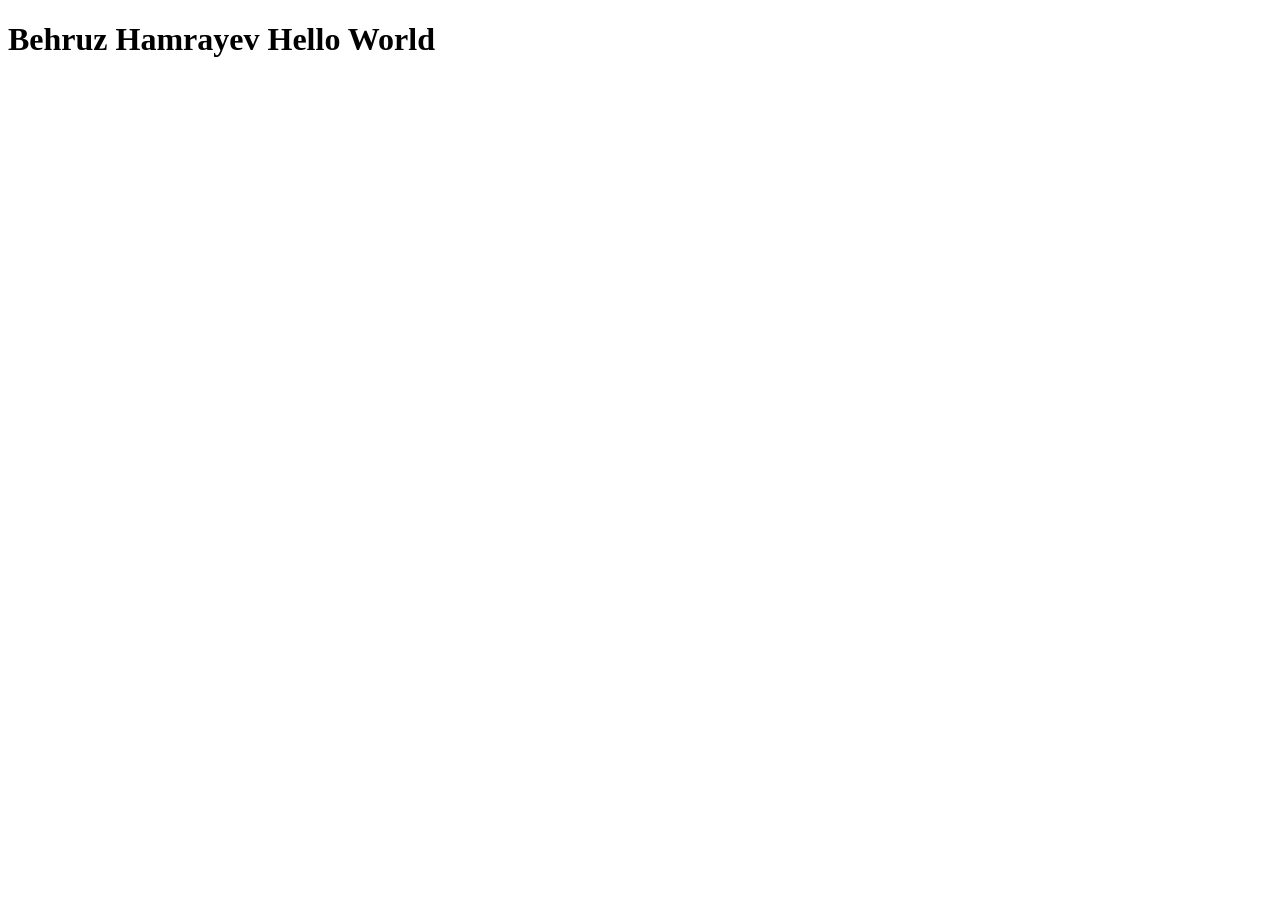
==== Behruz_Hamrayev/index.html @ 04a72799 "hamrayev add files" ====
<!DOCTYPE html>
<html lang="en">
<head>
    <meta charset="UTF-8">
    <meta name="viewport" content="width=device-width, initial-scale=1.0">
    <title>Document</title>
</head>
<body>
    
    <h1>Behruz Hamrayev Hello World </h1>
</body>
</html>
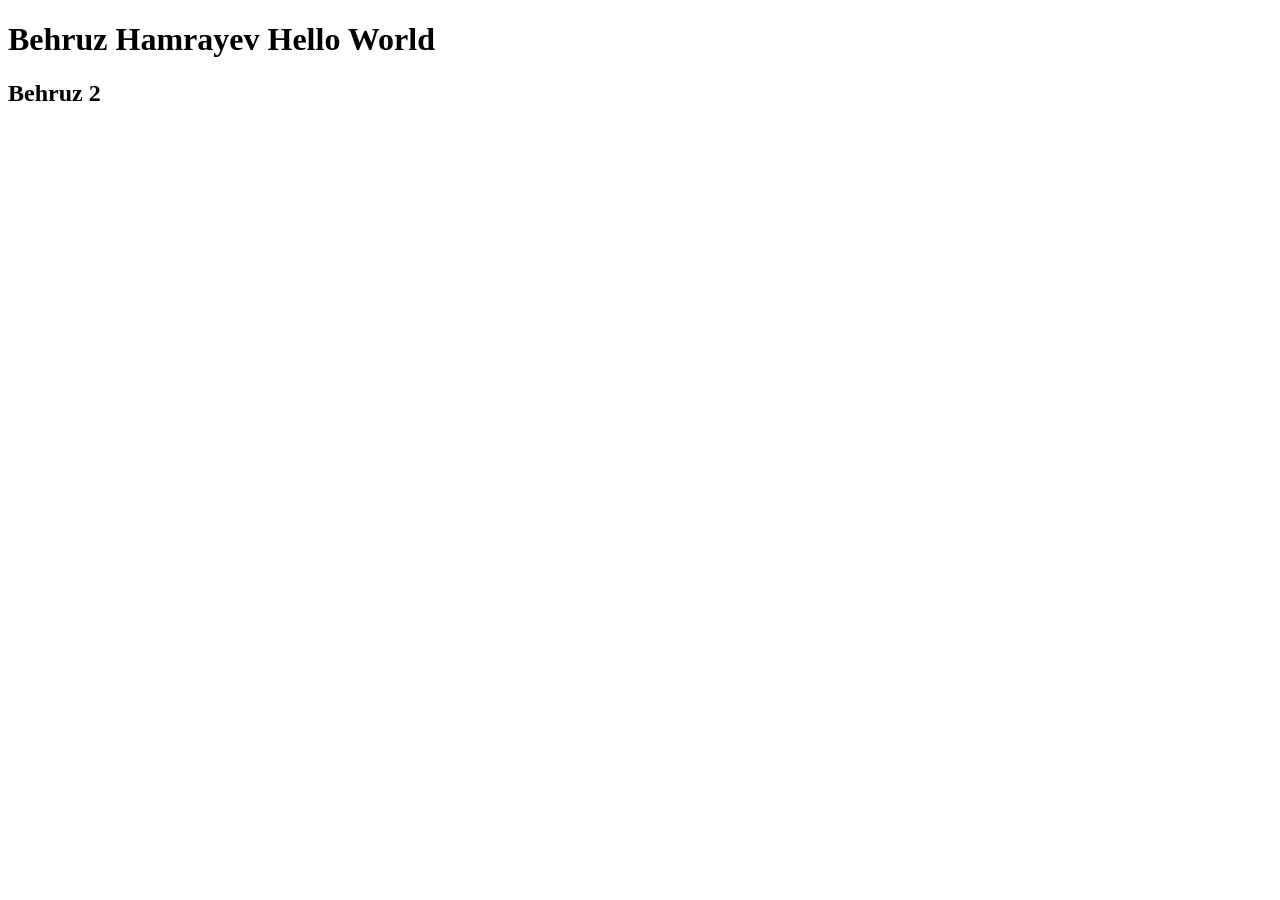
==== commit 790a5920: "i am change html js css" ====
--- a/Behruz_Hamrayev/index.html
+++ b/Behruz_Hamrayev/index.html
@@ -6,7 +6,7 @@
     <title>Document</title>
 </head>
 <body>
-    
     <h1>Behruz Hamrayev Hello World </h1>
+    <h2>Behruz 2</h2>
 </body>
 </html>
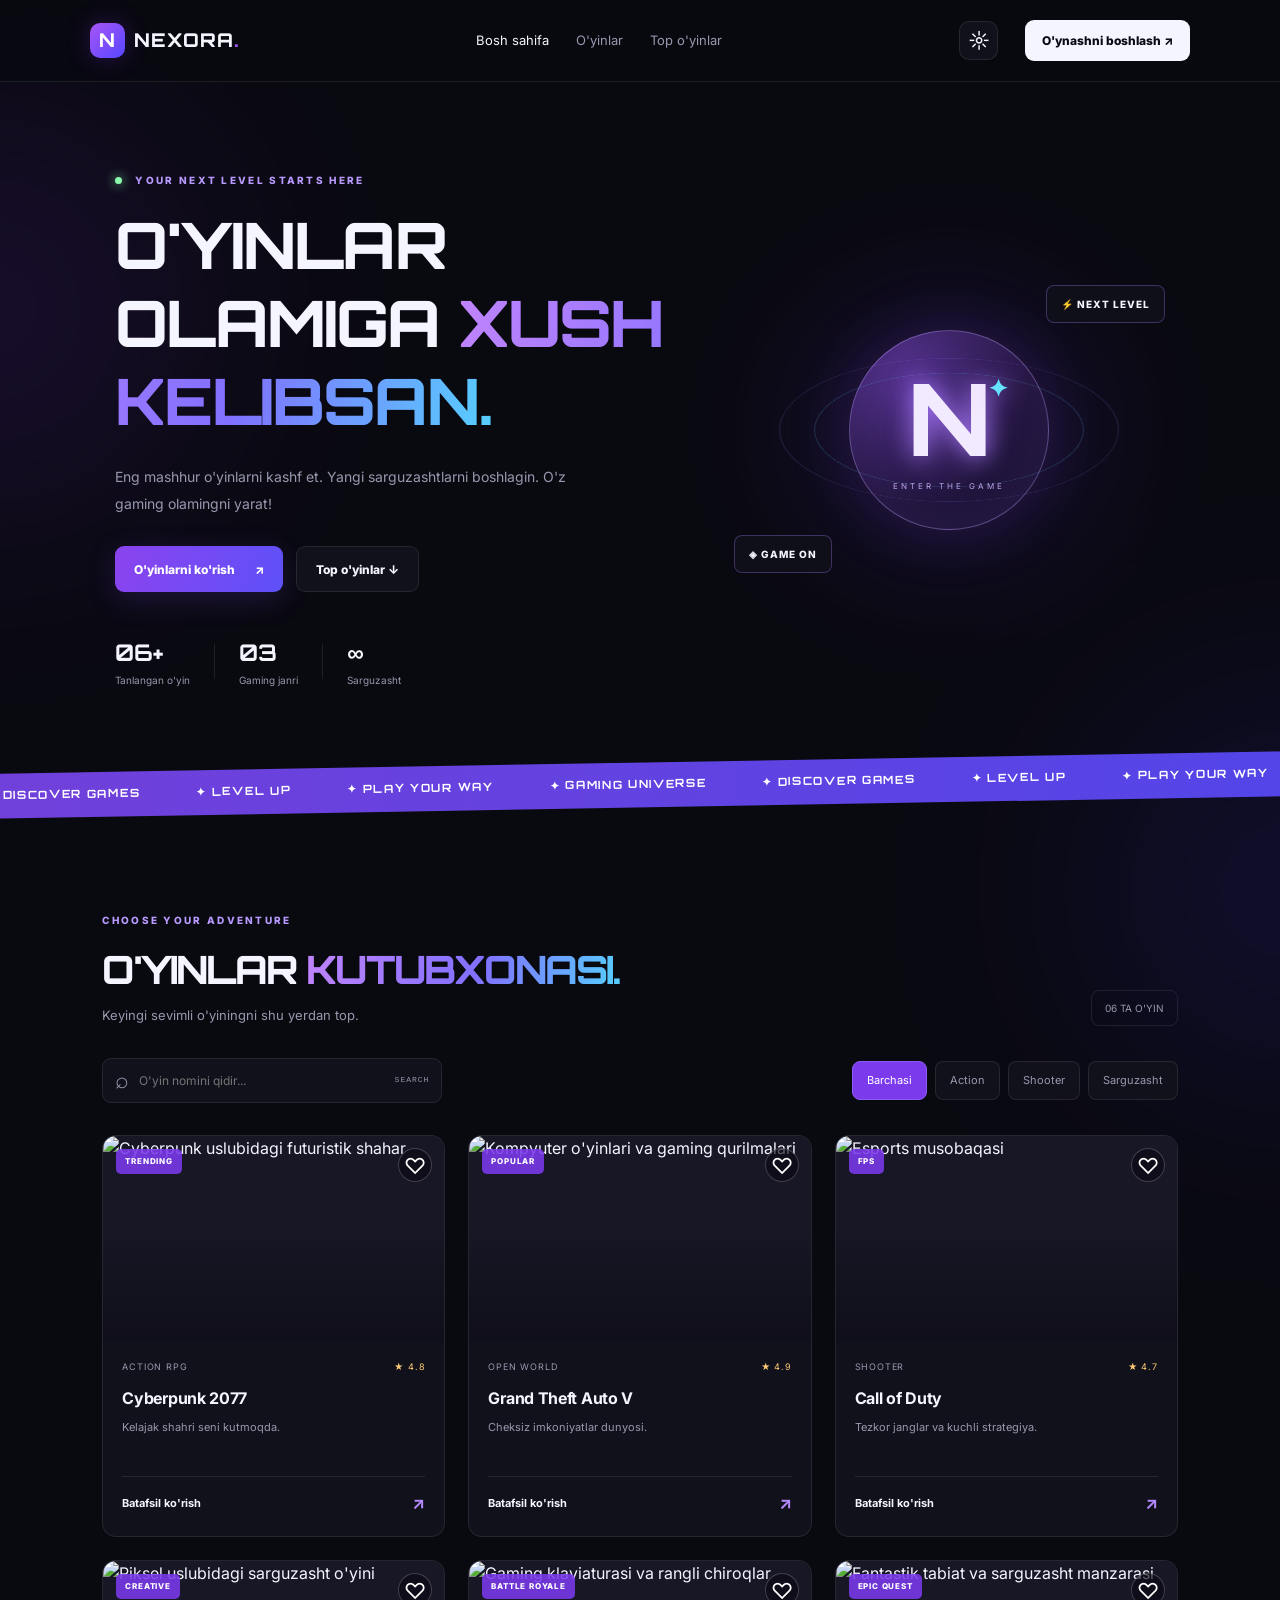
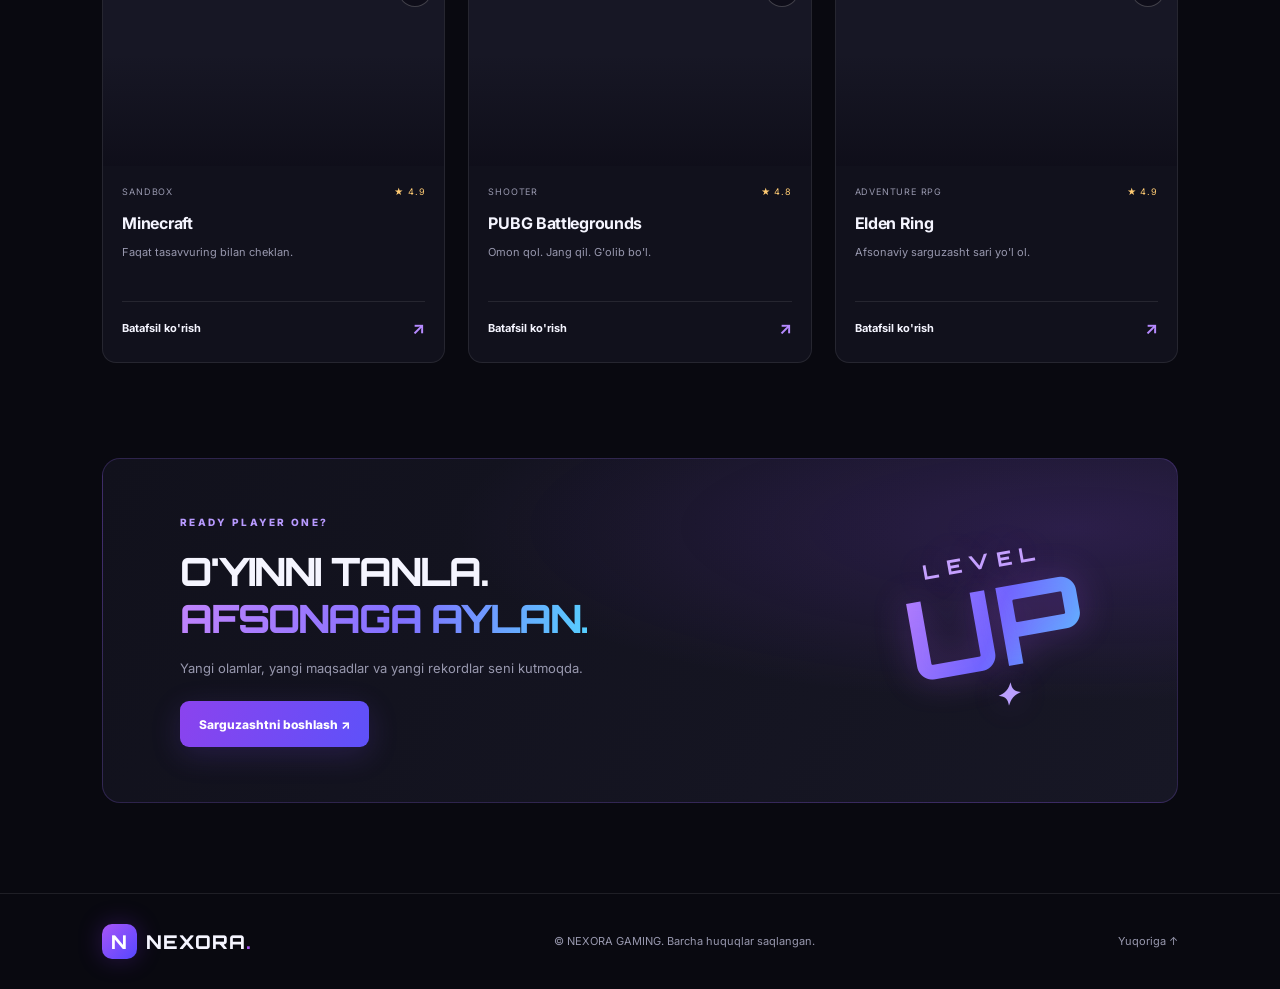
==== commit 88653ed3: "I'm building Nexoragames" ====
--- a/Behruz_Hamrayev/index.html
+++ b/Behruz_Hamrayev/index.html
@@ -1,12 +1,242 @@
 <!DOCTYPE html>
-<html lang="en">
+<html lang="uz">
+
 <head>
     <meta charset="UTF-8">
     <meta name="viewport" content="width=device-width, initial-scale=1.0">
-    <title>Document</title>
+    <meta name="theme-color" content="#090910">
+    <meta name="description"
+        content="NEXORA — eng zo'r kompyuter va mobil o'yinlar, gaming yangiliklari va top o'yinlar katalogi.">
+    <title>NEXORA — Gaming Universe</title>
+    <link rel="preconnect" href="https://fonts.googleapis.com">
+    <link rel="preconnect" href="https://fonts.gstatic.com" crossorigin>
+    <link
+        href="https://fonts.googleapis.com/css2?family=Orbitron:wght@500;600;700;800&family=Inter:wght@400;500;600;700;800&display=swap"
+        rel="stylesheet">
+    <link rel="stylesheet" href="style.css">
+    <script src="script.js" defer></script>
 </head>
+
 <body>
-    <h1>Behruz Hamrayev Hello World </h1>
-    <h2>Behruz 2</h2>
+    <div class="ambient ambient-one"></div>
+    <div class="ambient ambient-two"></div>
+
+    <header class="navbar">
+        <a href="#" class="logo"><span class="logo-icon">N</span> NEXORA<span class="logo-dot">.</span></a>
+
+        <nav class="nav-links">
+            <a href="#home" class="nav-link active">Bosh sahifa</a>
+            <a href="#games" class="nav-link">O'yinlar</a>
+            <a href="#trending" class="nav-link">Top o'yinlar</a>
+        </nav>
+
+        <div class="nav-actions">
+            <button class="icon-button" id="themeBtn" aria-label="Rang rejimini o'zgartirish">☼</button>
+            <a class="nav-cta" href="#games">O'ynashni boshlash ↗</a>
+            <button class="menu-button" id="menuBtn" aria-label="Menyuni ochish">☰</button>
+        </div>
+    </header>
+
+    <main>
+        <section class="hero" id="home">
+            <div class="hero-content">
+                <div class="eyebrow"><span class="live-dot"></span> YOUR NEXT LEVEL STARTS HERE</div>
+                <h1>O'YINLAR<br>OLAMIGA <span class="gradient-text">XUSH KELIBSAN.</span></h1>
+                <p class="hero-description">
+                    Eng mashhur o'yinlarni kashf et. Yangi sarguzashtlarni boshlagin.
+                    O'z gaming olamingni yarat!
+                </p>
+                <div class="hero-actions">
+                    <a href="#games" class="primary-button">O'yinlarni ko'rish <span>↗</span></a>
+                    <a href="#trending" class="secondary-button">Top o'yinlar ↓</a>
+                </div>
+                <div class="hero-stats">
+                    <div><strong>06+</strong><span>Tanlangan o'yin</span></div>
+                    <div class="stat-divider"></div>
+                    <div><strong>03</strong><span>Gaming janri</span></div>
+                    <div class="stat-divider"></div>
+                    <div><strong>∞</strong><span>Sarguzasht</span></div>
+                </div>
+            </div>
+
+            <div class="hero-art">
+                <div class="hero-orbit orbit-one"></div>
+                <div class="hero-orbit orbit-two"></div>
+                <div class="hero-core">
+                    <div class="core-symbol">N<span>✦</span></div>
+                    <span class="core-caption">ENTER THE GAME</span>
+                </div>
+                <div class="floating-tag tag-top">⚡ NEXT LEVEL</div>
+                <div class="floating-tag tag-bottom">◈ GAME ON</div>
+            </div>
+        </section>
+
+        <section class="ticker" aria-label="Gaming yangiliklari">
+            <div class="ticker-track">
+                <span>✦ DISCOVER GAMES</span><span>✦ LEVEL UP</span>
+                <span>✦ PLAY YOUR WAY</span><span>✦ GAMING UNIVERSE</span>
+                <span>✦ DISCOVER GAMES</span><span>✦ LEVEL UP</span>
+                <span>✦ PLAY YOUR WAY</span><span>✦ GAMING UNIVERSE</span>
+            </div>
+        </section>
+
+        <section class="games-section" id="games">
+            <div class="section-heading">
+                <div>
+                    <div class="eyebrow">CHOOSE YOUR ADVENTURE</div>
+                    <h2>O'YINLAR <span class="gradient-text">KUTUBXONASI.</span></h2>
+                    <p class="muted">Keyingi sevimli o'yiningni shu yerdan top.</p>
+                </div>
+                <span class="game-counter" id="gameCount">06 TA O'YIN</span>
+            </div>
+
+            <div class="toolbar">
+                <label class="search-box">
+                    <span>⌕</span>
+                    <input type="search" id="searchInput" placeholder="O'yin nomini qidir..."
+                        aria-label="O'yinlarni qidirish">
+                    <kbd>SEARCH</kbd>
+                </label>
+                <div class="filters" id="filters">
+                    <button class="filter-btn active" data-filter="all">Barchasi</button>
+                    <button class="filter-btn" data-filter="action">Action</button>
+                    <button class="filter-btn" data-filter="shooter">Shooter</button>
+                    <button class="filter-btn" data-filter="adventure">Sarguzasht</button>
+                </div>
+            </div>
+
+            <div class="games-grid" id="gamesGrid">
+                <article class="game-card" data-name="Cyberpunk 2077" data-category="action" data-rating="4.8"
+                    data-description="Kelajakdagi Night City shahrida o'z yo'lingni tanla.">
+                    <div class="game-image">
+                        <img src="https://images.unsplash.com/photo-1605899435973-ca2d1a8861cf?auto=format&fit=crop&w=800&q=85"
+                            alt="Cyberpunk uslubidagi futuristik shahar" loading="lazy">
+                        <span class="game-badge">TRENDING</span>
+                        <button class="favorite-btn" aria-label="Sevimlilarga qo'shish" aria-pressed="false">♡</button>
+                    </div>
+                    <div class="game-info">
+                        <div class="game-meta"><span>ACTION RPG</span><span>★ 4.8</span></div>
+                        <h3>Cyberpunk 2077</h3>
+                        <p>Kelajak shahri seni kutmoqda.</p>
+                        <button class="game-link" data-game="Cyberpunk 2077">Batafsil ko'rish <span>↗</span></button>
+                    </div>
+                </article>
+
+                <article class="game-card" data-name="Grand Theft Auto V" data-category="action" data-rating="4.9"
+                    data-description="Los Santos shahrida erkin harakat qil va yangi sarguzashtlarni kashf et.">
+                    <div class="game-image">
+                        <img src="https://images.unsplash.com/photo-1511512578047-dfb367046420?auto=format&fit=crop&w=800&q=85"
+                            alt="Kompyuter o'yinlari va gaming qurilmalari" loading="lazy">
+                        <span class="game-badge">POPULAR</span>
+                        <button class="favorite-btn" aria-label="Sevimlilarga qo'shish" aria-pressed="false">♡</button>
+                    </div>
+                    <div class="game-info">
+                        <div class="game-meta"><span>OPEN WORLD</span><span>★ 4.9</span></div>
+                        <h3>Grand Theft Auto V</h3>
+                        <p>Cheksiz imkoniyatlar dunyosi.</p>
+                        <button class="game-link" data-game="Grand Theft Auto V">Batafsil ko'rish
+                            <span>↗</span></button>
+                    </div>
+                </article>
+
+                <article class="game-card" data-name="Call of Duty" data-category="shooter" data-rating="4.7"
+                    data-description="Jamoang bilan taktik janglarda qatnash va mahoratingni sinab ko'r.">
+                    <div class="game-image">
+                        <img src="https://images.unsplash.com/photo-1542751371-adc38448a05e?auto=format&fit=crop&w=800&q=85"
+                            alt="Esports musobaqasi" loading="lazy">
+                        <span class="game-badge">FPS</span>
+                        <button class="favorite-btn" aria-label="Sevimlilarga qo'shish" aria-pressed="false">♡</button>
+                    </div>
+                    <div class="game-info">
+                        <div class="game-meta"><span>SHOOTER</span><span>★ 4.7</span></div>
+                        <h3>Call of Duty</h3>
+                        <p>Tezkor janglar va kuchli strategiya.</p>
+                        <button class="game-link" data-game="Call of Duty">Batafsil ko'rish <span>↗</span></button>
+                    </div>
+                </article>
+
+                <article class="game-card" data-name="Minecraft" data-category="adventure" data-rating="4.9"
+                    data-description="O'z dunyongni qur, resurslarni to'pla va kashfiyotga yo'l ol.">
+                    <div class="game-image">
+                        <img src="https://images.unsplash.com/photo-1627856013091-fed6e4e30025?auto=format&fit=crop&w=800&q=85"
+                            alt="Piksel uslubidagi sarguzasht o'yini" loading="lazy">
+                        <span class="game-badge">CREATIVE</span>
+                        <button class="favorite-btn" aria-label="Sevimlilarga qo'shish" aria-pressed="false">♡</button>
+                    </div>
+                    <div class="game-info">
+                        <div class="game-meta"><span>SANDBOX</span><span>★ 4.9</span></div>
+                        <h3>Minecraft</h3>
+                        <p>Faqat tasavvuring bilan cheklan.</p>
+                        <button class="game-link" data-game="Minecraft">Batafsil ko'rish <span>↗</span></button>
+                    </div>
+                </article>
+
+                <article class="game-card" data-name="PUBG Battlegrounds" data-category="shooter" data-rating="4.8"
+                    data-description="Omon qolish uchun kurash va oxirgi g'olib bo'lishga intil.">
+                    <div class="game-image">
+                        <img src="https://images.unsplash.com/photo-1547394765-185e1e68f34e?auto=format&fit=crop&w=800&q=85"
+                            alt="Gaming klaviaturasi va rangli chiroqlar" loading="lazy">
+                        <span class="game-badge">BATTLE ROYALE</span>
+                        <button class="favorite-btn" aria-label="Sevimlilarga qo'shish" aria-pressed="false">♡</button>
+                    </div>
+                    <div class="game-info">
+                        <div class="game-meta"><span>SHOOTER</span><span>★ 4.8</span></div>
+                        <h3>PUBG Battlegrounds</h3>
+                        <p>Omon qol. Jang qil. G'olib bo'l.</p>
+                        <button class="game-link" data-game="PUBG Battlegrounds">Batafsil ko'rish
+                            <span>↗</span></button>
+                    </div>
+                </article>
+
+                <article class="game-card" data-name="Elden Ring" data-category="adventure" data-rating="4.9"
+                    data-description="Sirli dunyoni kashf et va murakkab sinovlarni yengib o't.">
+                    <div class="game-image">
+                        <img src="https://images.unsplash.com/photo-1518709268805-4e9042af9f23?auto=format&fit=crop&w=800&q=85"
+                            alt="Fantastik tabiat va sarguzasht manzarasi" loading="lazy">
+                        <span class="game-badge">EPIC QUEST</span>
+                        <button class="favorite-btn" aria-label="Sevimlilarga qo'shish" aria-pressed="false">♡</button>
+                    </div>
+                    <div class="game-info">
+                        <div class="game-meta"><span>ADVENTURE RPG</span><span>★ 4.9</span></div>
+                        <h3>Elden Ring</h3>
+                        <p>Afsonaviy sarguzasht sari yo'l ol.</p>
+                        <button class="game-link" data-game="Elden Ring">Batafsil ko'rish <span>↗</span></button>
+                    </div>
+                </article>
+            </div>
+
+            <div class="empty-state" id="emptyState" hidden>
+                <span>⌕</span>
+                <h3>O'yin topilmadi</h3>
+                <p>Boshqa nom yoki kategoriyani sinab ko'r.</p>
+            </div>
+        </section>
+
+        <section class="trending-section" id="trending">
+            <div class="trending-content">
+                <div class="eyebrow">READY PLAYER ONE?</div>
+                <h2>O'YINNI TANLA.<br><span class="gradient-text">AFSONAGA AYLAN.</span></h2>
+                <p>Yangi olamlar, yangi maqsadlar va yangi rekordlar seni kutmoqda.</p>
+                <a href="#games" class="primary-button">Sarguzashtni boshlash ↗</a>
+            </div>
+            <div class="trending-decoration"><span>LEVEL</span><strong>UP</strong><i>✦</i></div>
+        </section>
+    </main>
+
+    <footer class="footer">
+        <a href="#home" class="logo"><span class="logo-icon">N</span> NEXORA<span class="logo-dot">.</span></a>
+        <p>© <span id="year"></span> NEXORA GAMING. Barcha huquqlar saqlangan.</p>
+        <a href="#home" class="back-top">Yuqoriga ↑</a>
+    </footer>
+
+    <dialog class="game-dialog" id="gameDialog">
+        <button class="dialog-close" id="dialogClose" aria-label="Yopish">✕</button>
+        <div class="eyebrow">GAME DETAILS</div>
+        <h2 id="dialogTitle">O'yin nomi</h2>
+        <p id="dialogDescription"></p>
+        <a id="officialSearch" class="primary-button" href="#" target="_blank" rel="noopener noreferrer">O'yinni
+            qidirish ↗</a>
+    </dialog>
 </body>
+
 </html>
--- a/Behruz_Hamrayev/style.css
+++ b/Behruz_Hamrayev/style.css
@@ -0,0 +1,1045 @@
+:root {
+    --bg: #090910;
+    --surface: #11111c;
+    --surface-2: #171725;
+    --text: #f5f5ff;
+    --muted: #9898ae;
+    --accent: #a855f7;
+    --accent-2: #6d5dfc;
+    --border: rgba(255, 255, 255, .09);
+    --shadow: 0 20px 70px rgba(0, 0, 0, .28);
+}
+
+* {
+    margin: 0;
+    padding: 0;
+    box-sizing: border-box;
+}
+
+html {
+    scroll-behavior: smooth;
+    scroll-padding-top: 90px;
+}
+
+body {
+    background: var(--bg);
+    color: var(--text);
+    font-family: "Inter", sans-serif;
+    line-height: 1.6;
+    overflow-x: hidden;
+    transition: background .3s, color .3s;
+}
+
+body.light-theme {
+    --bg: #f4f3fb;
+    --surface: #ffffff;
+    --surface-2: #eeecf8;
+    --text: #171525;
+    --muted: #69677c;
+    --border: rgba(30, 20, 70, .12);
+    --shadow: 0 20px 70px rgba(35, 20, 80, .08);
+}
+
+a {
+    color: inherit;
+    text-decoration: none;
+}
+
+button,
+input {
+    font: inherit;
+}
+
+button,
+a {
+    -webkit-tap-highlight-color: transparent;
+}
+
+button:focus-visible,
+a:focus-visible,
+input:focus-visible {
+    outline: 2px solid var(--accent);
+    outline-offset: 4px;
+}
+
+button {
+    cursor: pointer;
+}
+
+.ambient {
+    position: absolute;
+    width: 380px;
+    height: 380px;
+    border-radius: 50%;
+    filter: blur(130px);
+    opacity: .15;
+    pointer-events: none;
+    z-index: -1;
+}
+
+.ambient-one {
+    background: #8b35ff;
+    top: 120px;
+    left: -200px;
+}
+
+.ambient-two {
+    background: #4938ff;
+    top: 700px;
+    right: -200px;
+}
+
+.navbar {
+    height: 82px;
+    padding: 0 7%;
+    display: flex;
+    align-items: center;
+    justify-content: space-between;
+    gap: 24px;
+    border-bottom: 1px solid var(--border);
+    background: color-mix(in srgb, var(--bg) 85%, transparent);
+    backdrop-filter: blur(18px);
+    position: sticky;
+    top: 0;
+    z-index: 20;
+}
+
+.logo {
+    display: inline-flex;
+    align-items: center;
+    gap: 9px;
+    font-family: "Orbitron", sans-serif;
+    font-weight: 800;
+    font-size: 19px;
+    letter-spacing: 1px;
+    white-space: nowrap;
+}
+
+.logo-icon {
+    width: 35px;
+    height: 35px;
+    display: grid;
+    place-items: center;
+    border-radius: 10px;
+    color: white;
+    background: linear-gradient(135deg, var(--accent), #5547ff);
+    box-shadow: 0 0 25px #8b35ff40;
+}
+
+.logo-dot {
+    color: var(--accent);
+    margin-left: -9px;
+}
+
+.nav-links,
+.nav-actions {
+    display: flex;
+    align-items: center;
+    gap: 27px;
+}
+
+.nav-link {
+    color: var(--muted);
+    font-size: 13px;
+    transition: color .2s;
+}
+
+.nav-link:hover,
+.nav-link.active {
+    color: var(--text);
+}
+
+.nav-cta {
+    background: var(--text);
+    color: var(--bg);
+    padding: 11px 17px;
+    border-radius: 9px;
+    font-size: 12px;
+    font-weight: 800;
+    transition: transform .2s;
+}
+
+.nav-cta:hover,
+.primary-button:hover {
+    transform: translateY(-3px);
+}
+
+.icon-button,
+.menu-button {
+    width: 39px;
+    height: 39px;
+    color: var(--text);
+    background: var(--surface);
+    border: 1px solid var(--border);
+    border-radius: 10px;
+    font-size: 21px;
+}
+
+.menu-button {
+    display: none;
+}
+
+.hero {
+    padding: 90px 9% 75px;
+    min-height: 610px;
+    display: grid;
+    grid-template-columns: 1.15fr .85fr;
+    align-items: center;
+    gap: 35px;
+}
+
+.hero-content {
+    max-width: 650px;
+}
+
+.eyebrow {
+    color: #b89aff;
+    font-size: 10px;
+    letter-spacing: 2.3px;
+    font-weight: 800;
+    margin-bottom: 18px;
+}
+
+.live-dot {
+    width: 7px;
+    height: 7px;
+    display: inline-block;
+    border-radius: 50%;
+    background: #8cfaad;
+    margin-right: 9px;
+    box-shadow: 0 0 12px #8cfaad;
+}
+
+.hero h1,
+.section-heading h2,
+.trending-content h2 {
+    font-family: "Orbitron", sans-serif;
+    font-weight: 800;
+    letter-spacing: -1.8px;
+    line-height: 1.22;
+}
+
+.hero h1 {
+    font-size: clamp(35px, 5vw, 67px);
+}
+
+.gradient-text {
+    background: linear-gradient(100deg, #c084fc, #8170ff 55%, #56cfff);
+    -webkit-background-clip: text;
+    background-clip: text;
+    color: transparent;
+}
+
+.hero-description {
+    max-width: 475px;
+    color: var(--muted);
+    font-size: 14px;
+    margin-top: 24px;
+    line-height: 1.9;
+}
+
+.hero-actions {
+    display: flex;
+    flex-wrap: wrap;
+    gap: 13px;
+    margin-top: 29px;
+}
+
+.primary-button,
+.secondary-button {
+    min-height: 46px;
+    display: inline-flex;
+    justify-content: center;
+    align-items: center;
+    gap: 20px;
+    padding: 12px 19px;
+    border-radius: 9px;
+    font-size: 12px;
+    font-weight: 800;
+    transition: transform .2s, box-shadow .2s;
+}
+
+.primary-button {
+    color: white;
+    background: linear-gradient(110deg, #8b43ee, #5e51f9);
+    box-shadow: 0 8px 30px #7848ee30;
+}
+
+.secondary-button {
+    border: 1px solid var(--border);
+    color: var(--text);
+    background: var(--surface);
+}
+
+.hero-stats {
+    display: flex;
+    align-items: center;
+    gap: 24px;
+    margin-top: 43px;
+}
+
+.hero-stats div:not(.stat-divider) {
+    display: flex;
+    flex-direction: column;
+}
+
+.hero-stats strong {
+    font-family: "Orbitron", sans-serif;
+    font-size: 23px;
+}
+
+.hero-stats span {
+    color: var(--muted);
+    font-size: 10px;
+}
+
+.stat-divider {
+    height: 35px;
+    width: 1px;
+    background: var(--border);
+}
+
+.hero-art {
+    position: relative;
+    min-height: 390px;
+    display: grid;
+    place-items: center;
+    isolation: isolate;
+}
+
+.hero-art::before {
+    content: "";
+    position: absolute;
+    inset: 15%;
+    background: #7941ff;
+    opacity: .13;
+    filter: blur(70px);
+    border-radius: 50%;
+}
+
+.hero-orbit {
+    position: absolute;
+    width: min(340px, 90%);
+    aspect-ratio: 1;
+    border: 1px solid #9d77ff35;
+    border-radius: 50%;
+    animation: rotate 24s linear infinite;
+}
+
+.orbit-one {
+    transform: rotateX(65deg) rotateZ(-25deg);
+}
+
+.orbit-two {
+    width: min(270px, 75%);
+    border-color: #58ccff40;
+    transform: rotateX(65deg) rotateZ(45deg);
+    animation-direction: reverse;
+}
+
+.hero-core {
+    width: 200px;
+    height: 200px;
+    border: 1px solid #c6a6ff65;
+    border-radius: 50%;
+    display: flex;
+    align-items: center;
+    justify-content: center;
+    flex-direction: column;
+    background: radial-gradient(circle at 30% 25%, #513184, #171127 60%, #0c0c18);
+    box-shadow: 0 0 65px #8c43ff30, inset 0 0 45px #a855f720;
+    animation: float 5s ease-in-out infinite;
+}
+
+.core-symbol {
+    font-family: "Orbitron", sans-serif;
+    font-size: 100px;
+    font-weight: 800;
+    line-height: 1;
+    color: #f2eaff;
+    text-shadow: 0 0 25px #ad7bff;
+    position: relative;
+}
+
+.core-symbol span {
+    position: absolute;
+    top: 8px;
+    right: -17px;
+    color: #66e2ff;
+    font-size: 24px;
+}
+
+.core-caption {
+    color: #c5b3e8;
+    font-size: 8px;
+    letter-spacing: 3px;
+    margin-top: 12px;
+}
+
+.floating-tag {
+    position: absolute;
+    padding: 10px 14px;
+    border: 1px solid #a57aff50;
+    background: color-mix(in srgb, var(--surface) 85%, transparent);
+    backdrop-filter: blur(12px);
+    border-radius: 8px;
+    font-size: 10px;
+    font-weight: 800;
+    letter-spacing: 1px;
+}
+
+.tag-top {
+    top: 50px;
+    right: 0;
+    animation: float 4s ease-in-out infinite;
+}
+
+.tag-bottom {
+    bottom: 52px;
+    left: 0;
+    animation: float 5s ease-in-out infinite reverse;
+}
+
+.ticker {
+    overflow: hidden;
+    background: linear-gradient(90deg, #7140da, #5345e8);
+    padding: 13px 0;
+    transform: rotate(-1deg) scale(1.02);
+}
+
+.ticker-track {
+    display: flex;
+    width: max-content;
+    gap: 55px;
+    animation: marquee 28s linear infinite;
+    color: white;
+    font-family: "Orbitron", sans-serif;
+    font-size: 11px;
+    font-weight: 700;
+    letter-spacing: 1.5px;
+}
+
+.games-section {
+    padding: 105px 8% 95px;
+}
+
+.section-heading {
+    display: flex;
+    justify-content: space-between;
+    align-items: end;
+    gap: 20px;
+}
+
+.section-heading h2,
+.trending-content h2 {
+    font-size: clamp(24px, 3.2vw, 39px);
+}
+
+.muted {
+    color: var(--muted);
+    font-size: 13px;
+    margin-top: 12px;
+}
+
+.game-counter {
+    border: 1px solid var(--border);
+    padding: 9px 13px;
+    border-radius: 8px;
+    font-size: 10px;
+    color: var(--muted);
+    white-space: nowrap;
+}
+
+.toolbar {
+    margin: 32px 0;
+    display: flex;
+    align-items: center;
+    justify-content: space-between;
+    flex-wrap: wrap;
+    gap: 18px;
+}
+
+.search-box {
+    min-height: 45px;
+    width: min(340px, 100%);
+    display: flex;
+    align-items: center;
+    gap: 10px;
+    padding: 0 12px;
+    border: 1px solid var(--border);
+    border-radius: 9px;
+    background: var(--surface);
+}
+
+.search-box>span {
+    font-size: 23px;
+    color: var(--muted);
+}
+
+.search-box input {
+    min-width: 0;
+    flex: 1;
+    color: var(--text);
+    background: transparent;
+    border: 0;
+    outline: none;
+    font-size: 12px;
+}
+
+.search-box kbd {
+    color: var(--muted);
+    font-size: 8px;
+    letter-spacing: 1px;
+}
+
+.filters {
+    display: flex;
+    gap: 8px;
+    flex-wrap: wrap;
+}
+
+.filter-btn {
+    padding: 10px 14px;
+    border: 1px solid var(--border);
+    border-radius: 8px;
+    color: var(--muted);
+    background: var(--surface);
+    font-size: 11px;
+    transition: all .2s;
+}
+
+.filter-btn:hover,
+.filter-btn.active {
+    color: white;
+    border-color: #8b5cf6;
+    background: #7c3aed;
+}
+
+.games-grid {
+    display: grid;
+    grid-template-columns: repeat(3, minmax(0, 1fr));
+    gap: 23px;
+}
+
+.game-card {
+    min-width: 0;
+    overflow: hidden;
+    background: var(--surface);
+    border: 1px solid var(--border);
+    border-radius: 14px;
+    transition: transform .3s, border-color .3s, box-shadow .3s;
+    animation: reveal .5s both;
+}
+
+.game-card:hover {
+    transform: translateY(-7px);
+    border-color: #8d5dfb75;
+    box-shadow: var(--shadow), 0 0 25px #8b5cf615;
+}
+
+.game-image {
+    position: relative;
+    height: 205px;
+    overflow: hidden;
+    background: var(--surface-2);
+}
+
+.game-image::after {
+    content: "";
+    position: absolute;
+    inset: 45% 0 0;
+    background: linear-gradient(transparent, #0b0a14a8);
+    pointer-events: none;
+}
+
+.game-image img {
+    width: 100%;
+    height: 100%;
+    display: block;
+    object-fit: cover;
+    transition: transform .5s;
+}
+
+.game-card:hover .game-image img {
+    transform: scale(1.07);
+}
+
+.game-badge {
+    position: absolute;
+    z-index: 1;
+    top: 13px;
+    left: 13px;
+    padding: 6px 9px;
+    color: white;
+    background: #7c3aeddf;
+    border-radius: 5px;
+    font-size: 8px;
+    font-weight: 800;
+    letter-spacing: .8px;
+}
+
+.favorite-btn {
+    position: absolute;
+    z-index: 2;
+    top: 12px;
+    right: 12px;
+    width: 34px;
+    height: 34px;
+    display: grid;
+    place-items: center;
+    color: white;
+    background: #0b0a14a8;
+    border: 1px solid #ffffff35;
+    border-radius: 50%;
+    font-size: 22px;
+    transition: .2s;
+}
+
+.favorite-btn:hover,
+.favorite-btn.is-favorite {
+    color: #ff7bba;
+    border-color: #ff7bba;
+}
+
+.game-info {
+    padding: 19px;
+}
+
+.game-meta {
+    display: flex;
+    align-items: center;
+    justify-content: space-between;
+    gap: 8px;
+    color: var(--muted);
+    font-size: 9px;
+    letter-spacing: .8px;
+}
+
+.game-meta span:last-child {
+    color: #ffcb73;
+    white-space: nowrap;
+}
+
+.game-info h3 {
+    margin-top: 11px;
+    font-size: 16px;
+    letter-spacing: -.3px;
+}
+
+.game-info p {
+    min-height: 43px;
+    margin-top: 7px;
+    color: var(--muted);
+    font-size: 11px;
+    line-height: 1.8;
+}
+
+.game-link {
+    width: 100%;
+    margin-top: 15px;
+    padding-top: 13px;
+    display: flex;
+    justify-content: space-between;
+    align-items: center;
+    color: var(--text);
+    border: 0;
+    border-top: 1px solid var(--border);
+    background: transparent;
+    font-size: 11px;
+    font-weight: 700;
+}
+
+.game-link span {
+    color: #b68aff;
+    font-size: 17px;
+    transition: transform .2s;
+}
+
+.game-link:hover span {
+    transform: translate(3px, -3px);
+}
+
+.empty-state {
+    padding: 55px 15px;
+    text-align: center;
+    color: var(--muted);
+}
+
+.empty-state>span {
+    font-size: 35px;
+}
+
+.empty-state h3 {
+    color: var(--text);
+    margin: 10px;
+}
+
+.empty-state p {
+    font-size: 13px;
+}
+
+.trending-section {
+    margin: 0 8% 90px;
+    padding: 55px 6%;
+    min-height: 270px;
+    overflow: hidden;
+    position: relative;
+    display: flex;
+    align-items: center;
+    justify-content: space-between;
+    gap: 25px;
+    border: 1px solid #9b6aff35;
+    border-radius: 18px;
+    background: radial-gradient(ellipse at 90% 20%, #7d3ddc35, transparent 45%),
+        linear-gradient(120deg, var(--surface), var(--surface-2));
+}
+
+.trending-content {
+    max-width: 580px;
+    position: relative;
+    z-index: 1;
+}
+
+.trending-content p {
+    max-width: 410px;
+    margin: 15px 0 23px;
+    color: var(--muted);
+    font-size: 13px;
+}
+
+.trending-decoration {
+    min-width: 210px;
+    font-family: "Orbitron", sans-serif;
+    font-weight: 800;
+    text-align: center;
+    line-height: 1;
+    transform: rotate(-10deg);
+    text-shadow: 0 0 35px #a855f755;
+}
+
+.trending-decoration span {
+    display: block;
+    color: #c5a1ff;
+    font-size: 20px;
+    letter-spacing: 8px;
+}
+
+.trending-decoration strong {
+    font-size: clamp(60px, 10vw, 110px);
+    background: linear-gradient(120deg, #c084fc, #6b68ff, #56d5ff);
+    -webkit-background-clip: text;
+    background-clip: text;
+    color: transparent;
+}
+
+.trending-decoration i {
+    display: block;
+    color: #bba0ff;
+    font-size: 30px;
+}
+
+.footer {
+    padding: 30px 8%;
+    border-top: 1px solid var(--border);
+    display: flex;
+    align-items: center;
+    justify-content: space-between;
+    flex-wrap: wrap;
+    gap: 20px;
+}
+
+.footer p,
+.back-top {
+    font-size: 11px;
+    color: var(--muted);
+}
+
+.back-top:hover {
+    color: var(--text);
+}
+
+.game-dialog {
+    width: min(440px, calc(100% - 32px));
+    margin: auto;
+    padding: 35px;
+    color: var(--text);
+    background: var(--surface);
+    border: 1px solid #a855f765;
+    border-radius: 16px;
+    box-shadow: 0 25px 100px #0009;
+}
+
+.game-dialog::backdrop {
+    background: #05050bd9;
+    backdrop-filter: blur(8px);
+}
+
+.dialog-close {
+    float: right;
+    width: 34px;
+    height: 34px;
+    color: var(--text);
+    background: var(--surface-2);
+    border: 1px solid var(--border);
+    border-radius: 8px;
+}
+
+.game-dialog h2 {
+    font-family: "Orbitron", sans-serif;
+    font-size: 22px;
+    margin: 18px 0 12px;
+}
+
+.game-dialog p {
+    color: var(--muted);
+    font-size: 13px;
+    margin-bottom: 24px;
+}
+
+@keyframes float {
+
+    0%,
+    100% {
+        transform: translateY(0);
+    }
+
+    50% {
+        transform: translateY(-12px);
+    }
+}
+
+@keyframes rotate {
+    to {
+        rotate: 360deg;
+    }
+}
+
+@keyframes marquee {
+    to {
+        transform: translateX(-50%);
+    }
+}
+
+@keyframes reveal {
+    from {
+        opacity: 0;
+        transform: translateY(14px);
+    }
+
+    to {
+        opacity: 1;
+        transform: translateY(0);
+    }
+}
+
+@media (prefers-reduced-motion: reduce) {
+
+    *,
+    *::before,
+    *::after {
+        animation-duration: .01ms !important;
+        animation-iteration-count: 1 !important;
+        scroll-behavior: auto !important;
+        transition-duration: .01ms !important;
+    }
+}
+
+@media (max-width: 1000px) {
+    .navbar {
+        padding: 0 4%;
+    }
+
+    .hero {
+        padding: 70px 6%;
+    }
+
+    .games-section {
+        padding-left: 5%;
+        padding-right: 5%;
+    }
+
+    .games-grid {
+        grid-template-columns: repeat(2, minmax(0, 1fr));
+    }
+
+    .nav-links {
+        gap: 15px;
+    }
+}
+
+@media (max-width: 700px) {
+    .navbar {
+        height: 70px;
+        gap: 10px;
+    }
+
+    .logo {
+        font-size: 16px;
+        gap: 7px;
+    }
+
+    .logo-icon {
+        width: 31px;
+        height: 31px;
+    }
+
+    .nav-cta {
+        display: none;
+    }
+
+    .nav-actions {
+        gap: 8px;
+    }
+
+    .menu-button {
+        display: block;
+    }
+
+    .nav-links {
+        display: none;
+        position: absolute;
+        top: 69px;
+        left: 0;
+        right: 0;
+        padding: 18px 5%;
+        flex-direction: column;
+        align-items: stretch;
+        gap: 0;
+        background: var(--surface);
+        border-bottom: 1px solid var(--border);
+    }
+
+    .nav-links.open {
+        display: flex;
+    }
+
+    .nav-link {
+        padding: 12px 0;
+    }
+
+    .hero {
+        grid-template-columns: 1fr;
+        padding: 60px 6% 35px;
+        gap: 10px;
+    }
+
+    .hero h1 {
+        font-size: clamp(34px, 9vw, 52px);
+    }
+
+    .hero-art {
+        min-height: 330px;
+    }
+
+    .hero-core {
+        width: 165px;
+        height: 165px;
+    }
+
+    .core-symbol {
+        font-size: 80px;
+    }
+
+    .hero-stats {
+        gap: 15px;
+    }
+
+    .hero-stats strong {
+        font-size: 19px;
+    }
+
+    .hero-stats span {
+        font-size: 9px;
+    }
+
+    .games-section {
+        padding: 65px 5%;
+    }
+
+    .section-heading {
+        align-items: start;
+        flex-direction: column;
+    }
+
+    .toolbar {
+        align-items: stretch;
+    }
+
+    .search-box {
+        width: 100%;
+    }
+
+    .filters {
+        gap: 7px;
+    }
+
+    .filter-btn {
+        padding: 9px 11px;
+        font-size: 10px;
+    }
+
+    .games-grid {
+        grid-template-columns: repeat(2, minmax(0, 1fr));
+        gap: 12px;
+    }
+
+    .game-image {
+        height: 145px;
+    }
+
+    .game-info {
+        padding: 12px;
+    }
+
+    .game-info h3 {
+        font-size: 13px;
+    }
+
+    .game-info p {
+        font-size: 10px;
+    }
+
+    .game-meta {
+        font-size: 8px;
+    }
+
+    .game-badge {
+        font-size: 7px;
+        top: 8px;
+        left: 8px;
+    }
+
+    .favorite-btn {
+        top: 7px;
+        right: 7px;
+        width: 29px;
+        height: 29px;
+    }
+
+    .trending-section {
+        margin: 0 5% 60px;
+        padding: 35px 6%;
+    }
+
+    .trending-decoration {
+        display: none;
+    }
+
+    .footer {
+        padding: 25px 5%;
+    }
+}
+
+@media (max-width: 380px) {
+    .games-grid {
+        grid-template-columns: 1fr;
+    }
+
+    .game-image {
+        height: 205px;
+    }
+
+    .hero-stats {
+        gap: 10px;
+    }
+}
